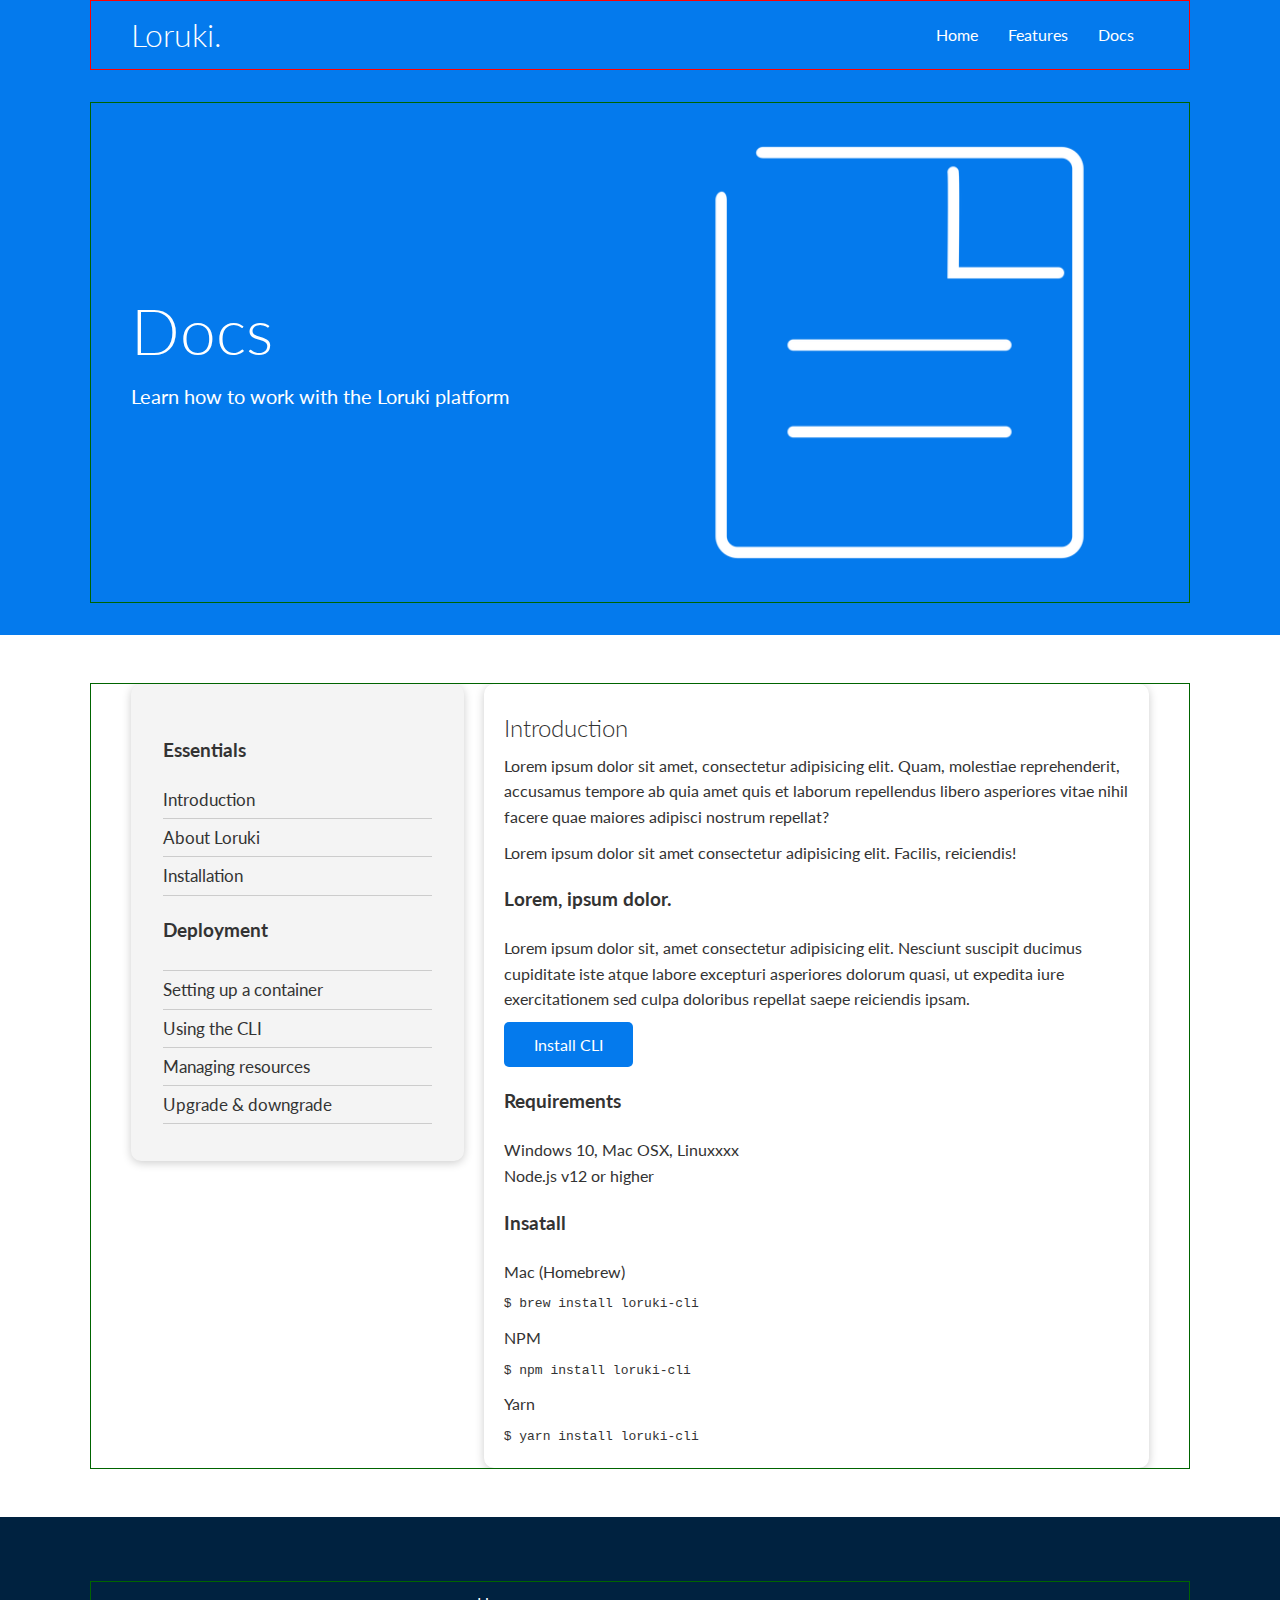
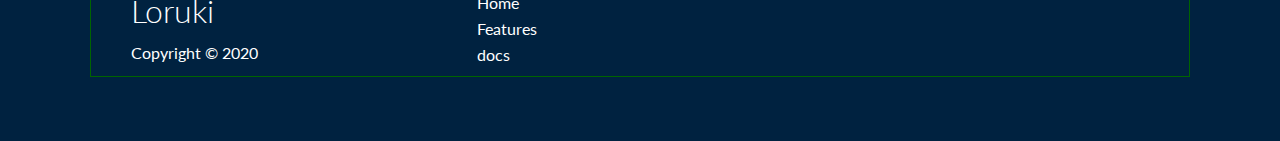
==== docs.html @ 6bbad491 "Features Grid and Docs Page" ====
<!DOCTYPE html>
<html lang="en">
  <head>
    <meta charset="UTF-8" />
    <meta http-equiv="X-UA-Compatible" content="IE=edge" />
    <meta name="viewport" content="width=device-width, initial-scale=1.0" />
    <link
      rel="stylesheet"
      href="https://cdnjs.cloudflare.com/ajax/libs/font-awesome/5.15.1/css/all.min.css"
      integrity="sha512-+4zCK9k+qNFUR5X+cKL9EIR+ZOhtIloNl9GIKS57V1MyNsYpYcUrUeQc9vNfzsWfV28IaLL3i96P9sdNyeRssA=="
      crossorigin="anonymous"
    />
    <link rel="stylesheet" href="css/utilities.css" />
    <link rel="stylesheet" href="css/style.css" />
    <link rel="stylesheet" href="css/utilities.css" />
    <title>Document</title>
  </head>
  <body>
    <div class="navbar">
      <div class="container flex">
        <h1 class="logo">Loruki.</h1>
        <nav>
          <ul>
            <li><a href="index.html">Home</a></li>
            <li><a href="features.html">Features</a></li>
            <li><a href="docs.html">Docs</a></li>
          </ul>
        </nav>
      </div>
    </div>

    <!-- Head -->
    <section class="docs-head bg-primary py-3">
      <div class="container grid">
        <div>
          <h1 class="xl">Docs</h1>
          <p class="lead">Learn how to work with the Loruki platform</p>
        </div>
        <img src="images/docs.png" alt="" />
      </div>
    </section>

    <!-- Docs main -->
    <section class="docs-main my-4">
      <div class="container grid">
        <div class="card bg-light p-3">
          <h3 class="my-2">Essentials</h3>
          <nav>
            <ul>
              <li>
                <a href="">Introduction</a>
              </li>
              <li><a href="">About Loruki</a></li>
              <li><a href="">Installation</a></li>
            </ul>
          </nav>

          <h3 class="my-2">Deployment</h3>
          <nav>
            <ul>
              <li></li>
              <li><a href="">Setting up a container</a></li>
              <li><a href="">Using the CLI</a></li>
              <li><a href="">Managing resources</a></li>
              <li><a href="">Upgrade & downgrade</a></li>
            </ul>
          </nav>
        </div>
        <div class="card">
          <h2>Introduction</h2>
          <p>
            Lorem ipsum dolor sit amet, consectetur adipisicing elit. Quam,
            molestiae reprehenderit, accusamus tempore ab quia amet quis et
            laborum repellendus libero asperiores vitae nihil facere quae
            maiores adipisci nostrum repellat?
          </p>

          <div class="alert alert-success">
            <i class="fas fa-info"></i>Lorem ipsum dolor sit amet consectetur
            adipisicing elit. Facilis, reiciendis!
          </div>
          <h3>Lorem, ipsum dolor.</h3>
          <p>
            Lorem ipsum dolor sit, amet consectetur adipisicing elit. Nesciunt
            suscipit ducimus cupiditate iste atque labore excepturi asperiores
            dolorum quasi, ut expedita iure exercitationem sed culpa doloribus
            repellat saepe reiciendis ipsam.
          </p>
          <a href="#" class="btn btn-primary">Install CLI</a>
          <h3>Requirements</h3>
          <ul>
            <li>Windows 10, Mac OSX, Linuxxxx</li>
            <li>Node.js v12 or higher</li>
          </ul>
          <h3>Insatall</h3>
          <p>Mac (Homebrew)</p>
          <pre><code>$ brew install loruki-cli</code></pre>
          <p>NPM</p>
          <pre><code>$ npm install loruki-cli</code></pre>
          <p>Yarn</p>
          <pre><code>$ yarn install loruki-cli</code></pre>
        </div>
      </div>
    </section>

    <!-- Footer -->
    <footer class="footer bg-dark py-5">
      <div class="container grid grid-3">
        <div>
          <h1>Loruki</h1>
          <p>Copyright &copy; 2020</p>
        </div>
        <nav>
          <ul>
            <li><a href="index.html">Home</a></li>
            <li><a href="features.html">Features</a></li>
            <li><a href="docs.html">docs</a></li>
          </ul>
        </nav>

        <div class="social">
          <a href="#"><i class="fab fa-github fa-2x"></i></a>
          <a href="#"><i class="fab fa-facebook fa-2x"></i></a>
          <a href="#"><i class="fab fa-instagram fa-2x"></i></a>
          <a href="#"><i class="fab fa-twitter fa-2x"></i></a>
        </div>
      </div>
    </footer>
  </body>
</html>
---- css/utilities.css ----
/* Utilities */

.container {
  border: 1px solid red;
  margin: 0 auto;
  max-width: 1100px;
  overflow: auto;
  padding: 0 40px;
}

.card {
  background-color: #fff;
  border-radius: 10px;
  box-shadow: 0 2px 10px rgba(0, 0, 0, 0.2);
  padding: 20px;
  /* margin: 10px; */
  color: #333;
}

.flex {
  display: flex;
  justify-content: center;
  align-items: center;
  height: 100%;
}

.grid {
  border: 1px solid darkgreen;
  display: grid;
  grid-template-columns: repeat(2, 1fr);
  gap: 20px;
  justify-content: center;
  align-items: center;
  height: 100%;
}

.grid-3 {
  grid-template-columns: repeat(3, 1fr);
}

/* Margin */
.m-1 {
  margin: 1rem;
}

.m-2 {
  margin: 1.5rem;
}

.m-3 {
  margin: 2rem;
}

.m-4 {
  margin: 3rem;
}

.m-5 {
  margin: 4rem;
}

.my-1 {
  margin: 1rem 0;
}

.my-2 {
  margin: 1.5rem 0;
}

.my-3 {
  margin: 2rem 0;
}

.my-4 {
  margin: 3rem 0;
}

.my-5 {
  margin: 4rem 0;
}

/* Padding */
.p-1 {
  padding: 1rem;
}

.p-2 {
  padding: 1.5rem;
}

.p-3 {
  padding: 2rem;
}

.p-4 {
  padding: 3rem;
}

.p-5 {
  padding: 4rem;
}

.py-1 {
  padding: 1rem 0;
}

.py-2 {
  padding: 1.5rem 0;
}

.py-3 {
  padding: 2rem 0;
}

.py-4 {
  padding: 3rem 0;
}

.py-5 {
  padding: 4rem 0;
}
.btn {
  display: inline-block;
  padding: 10px 30px;
  cursor: pointer;
  background: var(--primary-color);
  color: #fff;
  border: none;
  border-radius: 5px;
}

.btn-outline {
  background-color: transparent;
  border: 1px solid #fff;
}

.btn:hover {
  transform: scale(0.98);
}

/* Backgrounds & colored buttons */
.bg-primary,
.btn-primary {
  background-color: var(--primary-color);
  color: #fff;
}

.bg-secondary,
.btn-secondary {
  background-color: var(--secondary-color);
  color: #fff;
}

.bg-dark,
.btn-dark {
  background-color: var(--dark-color);
  color: #fff;
}

.bg-light,
.btn-light {
  background-color: var(--light-color);
  color: #333;
}

.bg-primary a,
.btn-primary a,
.bg-dark a,
.btn-dark a,
.bg-secondary a,
.btn-secondary a {
  color: #fff;
}
/* Text sizes */
.lead {
  font-size: 20px;
}

.sm {
  font-size: 1rem;
}

.md {
  font-size: 2rem;
}

.lg {
  font-size: 3rem;
}

.xl {
  font-size: 4rem;
}
.text-center {
  text-align: center;
}
---- css/style.css ----
@import url("https://fonts.googleapis.com/css2?family=Lato:wght@300&display=swap");

:root {
  --primary-color: #047aed;
  --secondary-color: #1c3fa8;
  --dark-color: #002240;
  --light-color: #f4f4f4;
  --success-color: #5cb85c;
  --error-color: #d9534f;
}

* {
  box-sizing: border-box;
  padding: 0;
  margin: 0;
}
body {
  font-family: "Lato", sans-serif;
  color: #333;
  line-height: 1.6;
}

ul {
  list-style-type: none;
}

a {
  text-decoration: none;
  color: #333;
}

h1,
h2 {
  font-weight: 300;
  line-height: 1.2;
  margin: 10px 0;
}
p {
  margin: 10px 0;
}

img {
  width: 100%;
}

/* NAVIGATION */

.navbar {
  background-color: var(--primary-color);
  color: #fff;
  height: 70px;
}

.navbar ul {
  display: flex;
}

.navbar a {
  color: #fff;
  padding: 10px;
  margin: 0 5px;
}

.navbar a:hover {
  border-bottom: 1px #fff solid;
}
.navbar .flex {
  justify-content: space-between;
}

/* Showcase */
.showcase {
  height: 400px;
  background-color: var(--primary-color);
  color: #fff;
  position: relative;
}

.showcase h1 {
  font-size: 40px;
}

.showcase p {
  margin: 20px 0;
}

.showcase .grid {
  overflow: visible;
  grid-template-columns: 55% auto;
  gap: 30px;
}

.showcase-form {
  position: relative;
  top: 60px;
  height: 350px;
  width: 400px;
  padding: 40px;
  z-index: 100;
  justify-self: flex-end;
  /* animation: slideInFromRight 1s ease-in; */
}

.showcase-form .form-control {
  margin: 30px 0;
}

.showcase-form input[type="text"],
.showcase-form input[type="email"] {
  border: 0;
  border-bottom: 1px solid #b4becb;
  width: 100%;
  padding: 3px;
  font-size: 16px;
}

.showcase-form input:focus {
  outline: none;
}

.showcase::before,
.showcase::after {
  content: "";
  position: absolute;
  height: 100px;
  bottom: -70px;
  right: 0;
  left: 0;
  background: #fff;
  transform: skewY(-3deg);
  -webkit-transform: skewY(-3deg);
  -moz-transform: skewY(-3deg);
  -ms-transform: skewY(-3deg);
}

/* STATS */
.stats {
  padding-top: 100px;
}

.stats-heading {
  max-width: 500px;
  margin: auto;
}

.stats .grid h3 {
  font-size: 35px;
}

.stats .grid p {
  font-size: 20px;
  font-weight: bold;
}

/* CLI */

.cli .grid {
  grid-template-columns: repeat(3, 1fr);
  grid-template-rows: repeat(2, 1fr);
}

.cli .grid > *:first-child {
  grid-column: 1 / span 2;
  grid-row: 1 / span 2;
}

/* Cloud Section */
.cloud .grid {
  grid-template-columns: repeat(4fr 3fr);
}

/*  Languages */
.languages .card {
  text-align: center;
  margin: 18px 10px 40px;
  transition: transform 0.2s ease-in;
}

.languages .flex {
  flex-wrap: wrap;
}

.languages .card h4 {
  margin-bottom: 10px;
  font-size: 20px;
}

.languages .card:hover {
  transform: translateY(-15px);
}

/* Footer */
.footer .social a {
  margin: 0 10px;
}

/* Features */
.features-head img {
  width: 200px;
  justify-self: flex-end;
}

.features-sub-head img {
  width: 300px;
  justify-self: flex-end;
}

.features-main .card > i {
  margin-right: 20px;
}

.features-main .grid {
  padding: 30px;
}

.features-main .grid > *:first-child {
  grid-column: 1 / span 3;
}

.features-main .grid > *:nth-child(2) {
  grid-column: 1 / span 2;
}

/* Docs */
.docs-main h3 {
  margin: 20px 0;
}

.docs-main .grid {
  grid-template-columns: 1fr 2fr;
  align-items: flex-start;
}

.docs-main nav li {
  font-size: 17px;
  padding-bottom: 5px;
  margin-bottom: 5px;
  border-bottom: 1px solid #ccc;
}

.docs-main a:hover {
  font-weight: bold;
}
/* Tablets & Under */
@media (max-width: 768px) {
  .grid,
  .showcase .grid,
  .stats .grid,
  .cli .grid,
  .cloud .grid {
    grid-template-columns: 1fr;
    grid-template-rows: 1fr;
  }

  .showcase {
    height: auto;
  }

  .showcase-text {
    text-align: center;
    margin-top: 40px;
  }

  .showcase-form {
    justify-self: center;
    margin: auto;
  }

  .cli .grid > *:first-child {
    grid-column: 1;
    grid-row: 1;
  }
}

/* Mobile */
@media (max-width: 500px) {
  .navbar {
    height: 110px;
  }

  .navbar .flex {
    flex-direction: column;
  }

  .navbar ul {
    padding: 10px;
    background-color: rgba(0, 0, 0, 0.1);
  }
}
---- css/utilities.css ----
/* Utilities */

.container {
  border: 1px solid red;
  margin: 0 auto;
  max-width: 1100px;
  overflow: auto;
  padding: 0 40px;
}

.card {
  background-color: #fff;
  border-radius: 10px;
  box-shadow: 0 2px 10px rgba(0, 0, 0, 0.2);
  padding: 20px;
  /* margin: 10px; */
  color: #333;
}

.flex {
  display: flex;
  justify-content: center;
  align-items: center;
  height: 100%;
}

.grid {
  border: 1px solid darkgreen;
  display: grid;
  grid-template-columns: repeat(2, 1fr);
  gap: 20px;
  justify-content: center;
  align-items: center;
  height: 100%;
}

.grid-3 {
  grid-template-columns: repeat(3, 1fr);
}

/* Margin */
.m-1 {
  margin: 1rem;
}

.m-2 {
  margin: 1.5rem;
}

.m-3 {
  margin: 2rem;
}

.m-4 {
  margin: 3rem;
}

.m-5 {
  margin: 4rem;
}

.my-1 {
  margin: 1rem 0;
}

.my-2 {
  margin: 1.5rem 0;
}

.my-3 {
  margin: 2rem 0;
}

.my-4 {
  margin: 3rem 0;
}

.my-5 {
  margin: 4rem 0;
}

/* Padding */
.p-1 {
  padding: 1rem;
}

.p-2 {
  padding: 1.5rem;
}

.p-3 {
  padding: 2rem;
}

.p-4 {
  padding: 3rem;
}

.p-5 {
  padding: 4rem;
}

.py-1 {
  padding: 1rem 0;
}

.py-2 {
  padding: 1.5rem 0;
}

.py-3 {
  padding: 2rem 0;
}

.py-4 {
  padding: 3rem 0;
}

.py-5 {
  padding: 4rem 0;
}
.btn {
  display: inline-block;
  padding: 10px 30px;
  cursor: pointer;
  background: var(--primary-color);
  color: #fff;
  border: none;
  border-radius: 5px;
}

.btn-outline {
  background-color: transparent;
  border: 1px solid #fff;
}

.btn:hover {
  transform: scale(0.98);
}

/* Backgrounds & colored buttons */
.bg-primary,
.btn-primary {
  background-color: var(--primary-color);
  color: #fff;
}

.bg-secondary,
.btn-secondary {
  background-color: var(--secondary-color);
  color: #fff;
}

.bg-dark,
.btn-dark {
  background-color: var(--dark-color);
  color: #fff;
}

.bg-light,
.btn-light {
  background-color: var(--light-color);
  color: #333;
}

.bg-primary a,
.btn-primary a,
.bg-dark a,
.btn-dark a,
.bg-secondary a,
.btn-secondary a {
  color: #fff;
}
/* Text sizes */
.lead {
  font-size: 20px;
}

.sm {
  font-size: 1rem;
}

.md {
  font-size: 2rem;
}

.lg {
  font-size: 3rem;
}

.xl {
  font-size: 4rem;
}
.text-center {
  text-align: center;
}
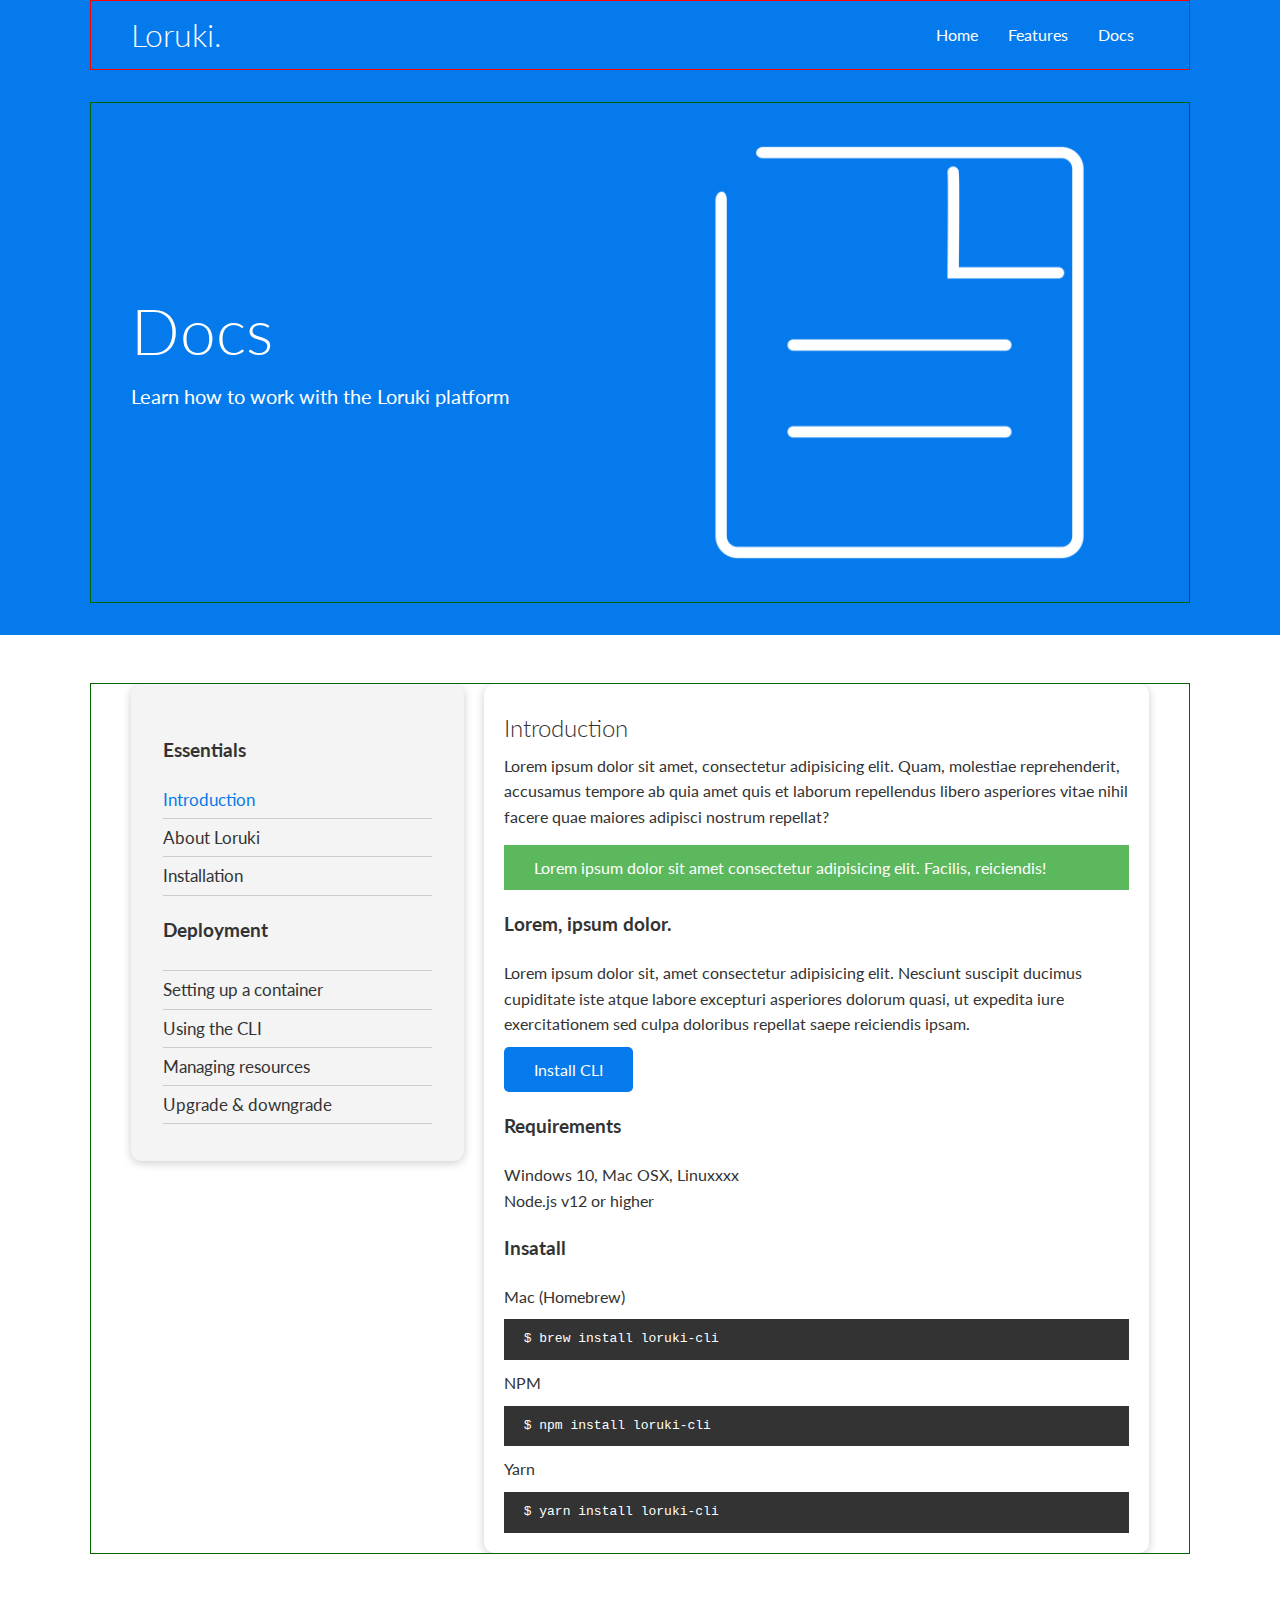
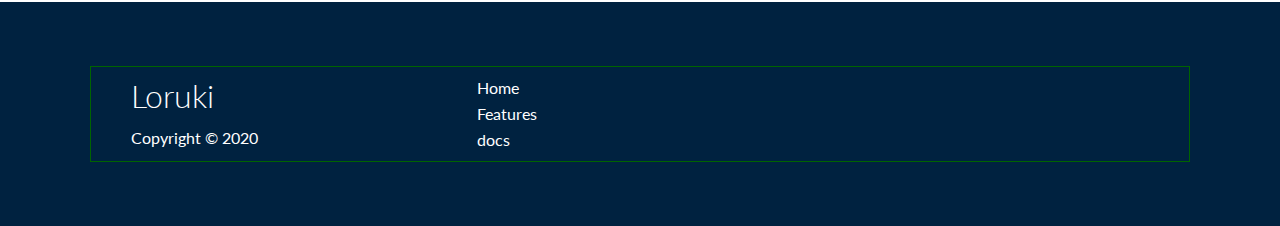
==== commit bc43df75: "Alert, Code Block and Text Color styles" ====
--- a/docs.html
+++ b/docs.html
@@ -48,7 +48,7 @@
           <nav>
             <ul>
               <li>
-                <a href="">Introduction</a>
+                <a class="text-primary" href="">Introduction</a>
               </li>
               <li><a href="">About Loruki</a></li>
               <li><a href="">Installation</a></li>
--- a/css/utilities.css
+++ b/css/utilities.css
@@ -171,6 +171,24 @@
 .btn-secondary a {
   color: #fff;
 }
+
+/* Text colors  */
+/* Backgrounds & colored buttons */
+.text-primary {
+  color: var(--primary-color);
+}
+
+.text-secondary {
+  color: var(--secondary-color);
+}
+
+.text-dark {
+  color: var(--dark-color);
+}
+
+.text-light {
+  color: var(--light-color);
+}
 /* Text sizes */
 .lead {
   font-size: 20px;
@@ -194,3 +212,25 @@
 .text-center {
   text-align: center;
 }
+
+/* Alert */
+.alert {
+  background-color: var(--light-color);
+  padding: 10px 20px;
+  margin: 15px 0;
+}
+
+.alert i {
+  margin-right: 10px;
+}
+
+.alert-success {
+  background-color: var(--success-color);
+  color: #fff;
+}
+code,
+pre {
+  background: #333;
+  color: #fff;
+  padding: 10px;
+}
--- a/css/style.css
+++ b/css/style.css
@@ -241,6 +241,7 @@
 .docs-main a:hover {
   font-weight: bold;
 }
+
 /* Tablets & Under */
 @media (max-width: 768px) {
   .grid,
--- a/css/utilities.css
+++ b/css/utilities.css
@@ -171,6 +171,24 @@
 .btn-secondary a {
   color: #fff;
 }
+
+/* Text colors  */
+/* Backgrounds & colored buttons */
+.text-primary {
+  color: var(--primary-color);
+}
+
+.text-secondary {
+  color: var(--secondary-color);
+}
+
+.text-dark {
+  color: var(--dark-color);
+}
+
+.text-light {
+  color: var(--light-color);
+}
 /* Text sizes */
 .lead {
   font-size: 20px;
@@ -194,3 +212,25 @@
 .text-center {
   text-align: center;
 }
+
+/* Alert */
+.alert {
+  background-color: var(--light-color);
+  padding: 10px 20px;
+  margin: 15px 0;
+}
+
+.alert i {
+  margin-right: 10px;
+}
+
+.alert-success {
+  background-color: var(--success-color);
+  color: #fff;
+}
+code,
+pre {
+  background: #333;
+  color: #fff;
+  padding: 10px;
+}
